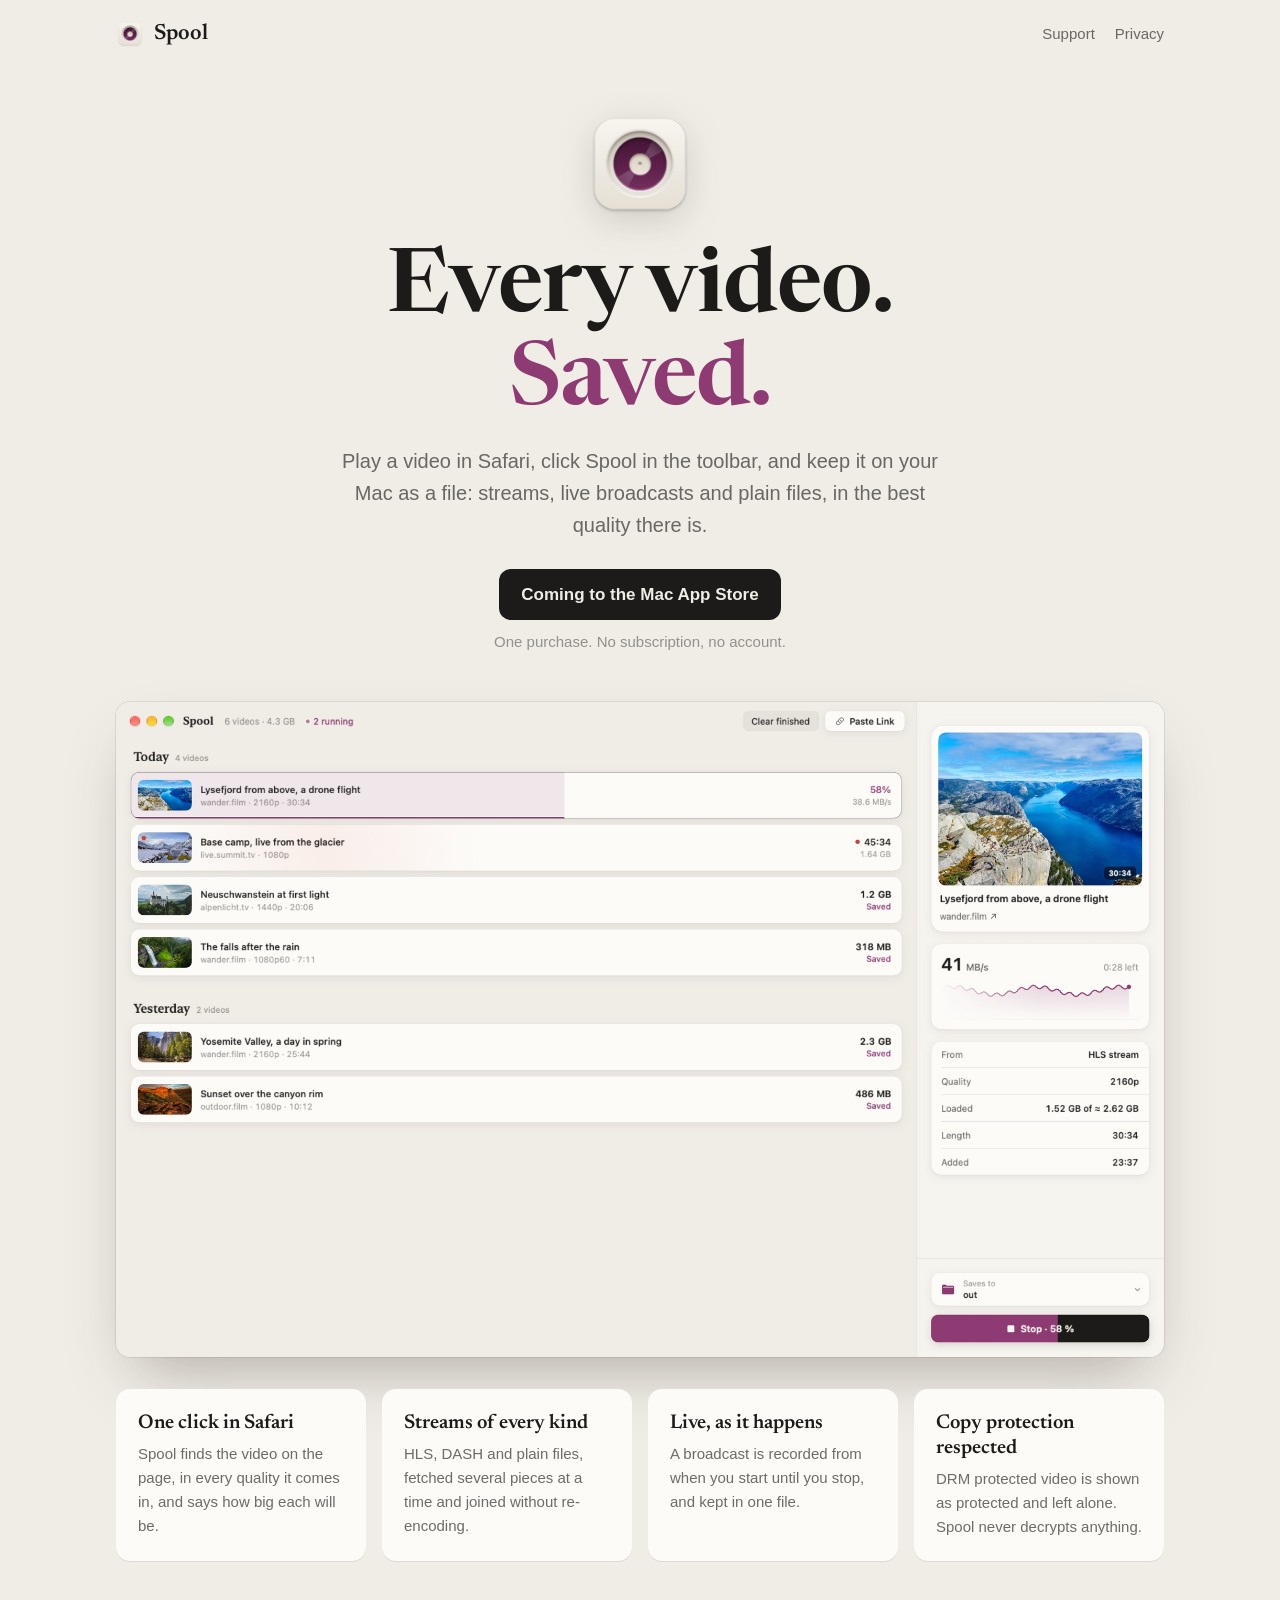
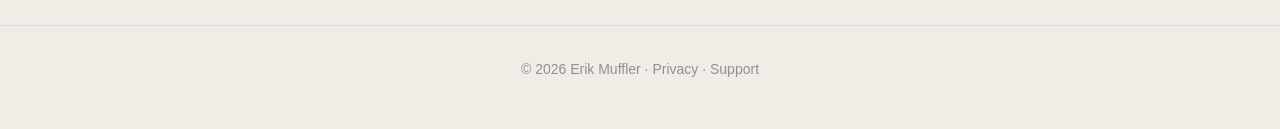
==== index.html @ 82aee447 "Spool's pages: landing, privacy, support Co-Authored-By: Claude Opus 5.5 <noreply@anthropic.com>" ====
<!doctype html>
<html lang="en">
<head>
<meta charset="utf-8">
<meta name="viewport" content="width=device-width, initial-scale=1">
<title>Spool: save the videos you watch</title>
<meta name="description" content="Play a video in Safari, click once, and keep it on your Mac as a file. Streams, live broadcasts and plain files, in the best quality there is.">
<meta property="og:title" content="Spool: every video, saved">
<meta property="og:description" content="Play a video in Safari, click once, and keep it on your Mac as a file. In the best quality there is.">
<meta property="og:image" content="https://mfrports.github.io/spool-web/og.jpg">
<link rel="icon" href="icon.png">
<link rel="stylesheet" href="site.css">
</head>
<body>
<header class="bar"><a class="brand" href="./"><img src="icon.png" alt="" width="28" height="28">Spool</a><nav><a href="support.html">Support</a><a href="privacy.html">Privacy</a></nav></header>
<main>
  <section class="hero">
    <img class="icon" src="icon.png" alt="Spool's icon, a record pressed into paper">
    <h1>Every video.<br><em>Saved.</em></h1>
    <p class="lede">Play a video in Safari, click Spool in the toolbar, and keep it on your Mac as a file: streams, live broadcasts and plain files, in the best quality there is.</p>
    <div class="buy">
      <span class="badge">Coming to the Mac App Store</span>
      <span class="price">One purchase. No subscription, no account.</span>
    </div>
  </section>
  <div class="shot"><img src="shot-hero.jpg" alt="Spool's window: a film coming in, a live broadcast being recorded, and the downloads of the day"></div>
  <section class="rows">
    <div class="row"><h3>One click in Safari</h3><p>Spool finds the video on the page, in every quality it comes in, and says how big each will be.</p></div>
    <div class="row"><h3>Streams of every kind</h3><p>HLS, DASH and plain files, fetched several pieces at a time and joined without re-encoding.</p></div>
    <div class="row"><h3>Live, as it happens</h3><p>A broadcast is recorded from when you start until you stop, and kept in one file.</p></div>
    <div class="row"><h3>Copy protection respected</h3><p>DRM protected video is shown as protected and left alone. Spool never decrypts anything.</p></div>
  </section>
</main>
<footer class="foot">© 2026 Erik Muffler · <a href="privacy.html">Privacy</a> · <a href="support.html">Support</a></footer>
</body>
</html>
---- site.css ----
/* Spool's site: warm paper, near-black ink, and thread (mulberry), as in the app (Views/Theme.swift). */
@import url("https://fonts.googleapis.com/css2?family=Newsreader:opsz,wght@6..72,500;6..72,600&display=swap");

:root {
  --paper: #F0EDE7; --panel: #F6F4EF; --card: #FCFBF8; --ink: #1C1B19;
  --ink2: rgba(28, 27, 25, .64); --ink3: rgba(28, 27, 25, .44); --hair: rgba(28, 27, 25, .09);
  --glow: #8E3B73; --glow-wash: rgba(142, 59, 115, .10);
  color-scheme: light dark;
}
@media (prefers-color-scheme: dark) {
  :root:not([data-theme="light"]) {
    --paper: #1B1A18; --panel: #22211F; --card: #2A2926; --ink: #EDEAE4;
    --ink2: rgba(237, 234, 228, .64); --ink3: rgba(237, 234, 228, .44); --hair: rgba(237, 234, 228, .09);
    --glow: #D78EC0; --glow-wash: rgba(215, 142, 192, .16);
  }
}
:root[data-theme="dark"] {
  --paper: #1B1A18; --panel: #22211F; --card: #2A2926; --ink: #EDEAE4;
  --ink2: rgba(237, 234, 228, .64); --ink3: rgba(237, 234, 228, .44); --hair: rgba(237, 234, 228, .09);
  --glow: #D78EC0; --glow-wash: rgba(215, 142, 192, .16);
}

* { box-sizing: border-box; }
html { -webkit-text-size-adjust: 100%; }
body {
  margin: 0; background: var(--paper); color: var(--ink);
  font: 17px/1.6 -apple-system, BlinkMacSystemFont, "SF Pro Text", "Helvetica Neue", sans-serif;
  -webkit-font-smoothing: antialiased;
}
a { color: var(--glow); text-decoration: none; }
a:hover { text-decoration: underline; text-underline-offset: 3px; }
code { font: 14px ui-monospace, "SF Mono", Menlo, monospace; background: var(--glow-wash); padding: 1px 6px; border-radius: 6px; word-break: break-all; }

.bar { display: flex; align-items: center; justify-content: space-between; max-width: 1080px; margin: 0 auto; padding: 20px 16px; }
.brand { display: flex; align-items: center; gap: 10px; font: 600 22px/1 Newsreader, "New York", Georgia, serif; color: var(--ink); }
.brand:hover { text-decoration: none; }
.bar nav a { color: var(--ink2); margin-left: 20px; font-size: 15px; }

.page { max-width: 680px; margin: 0 auto; padding: 24px 16px 64px; }
h1, h2, .display { font-family: Newsreader, "New York", Georgia, serif; font-weight: 600; letter-spacing: -0.01em; }
h1 { font-size: clamp(40px, 8vw, 56px); line-height: 1.05; margin: 24px 0 16px; }
h2 { font-size: 24px; line-height: 1.25; margin: 40px 0 8px; }
.lede { font-size: 20px; color: var(--ink2); margin: 0 0 8px; }
p, li { color: var(--ink2); }
strong { color: var(--ink); font-weight: 600; }
ul { padding-left: 20px; }
li { margin: 10px 0; }

.foot { text-align: center; color: var(--ink3); font-size: 14px; padding: 32px 16px 48px; border-top: 1px solid var(--hair); }
.foot a { color: var(--ink3); }

/* The landing page */
.hero { text-align: center; padding: 40px 16px 0; }
.hero img.icon { width: 112px; height: 112px; filter: drop-shadow(0 10px 18px rgba(58, 50, 38, .18)); }
.hero h1 { font-size: clamp(44px, 9vw, 88px); margin: 16px auto 16px; max-width: 900px; }
.hero h1 em { font-style: normal; color: var(--glow); }
.hero .lede { max-width: 620px; margin: 0 auto 28px; }
.buy { display: inline-flex; flex-direction: column; align-items: center; gap: 10px; }
.buy .price { color: var(--ink3); font-size: 15px; }
.badge { display: inline-block; background: var(--ink); color: var(--paper); border-radius: 12px; padding: 12px 22px; font-weight: 600; }
.badge:hover { text-decoration: none; opacity: .92; }
.shot { max-width: 1080px; margin: 48px auto 0; padding: 0 16px; }
.shot img { width: 100%; height: auto; border-radius: 14px; box-shadow: 0 30px 60px -20px rgba(58, 50, 38, .35), 0 0 0 1px var(--hair); }
.rows { max-width: 1080px; margin: 0 auto; padding: 24px 16px 64px; display: grid; gap: 16px; grid-template-columns: repeat(auto-fit, minmax(240px, 1fr)); }
.row { background: var(--card); border-radius: 14px; padding: 22px; box-shadow: 0 1px 0 var(--hair); }
.row h3 { font: 600 20px/1.25 Newsreader, "New York", Georgia, serif; margin: 0 0 6px; color: var(--ink); }
.row p { margin: 0; font-size: 15px; }
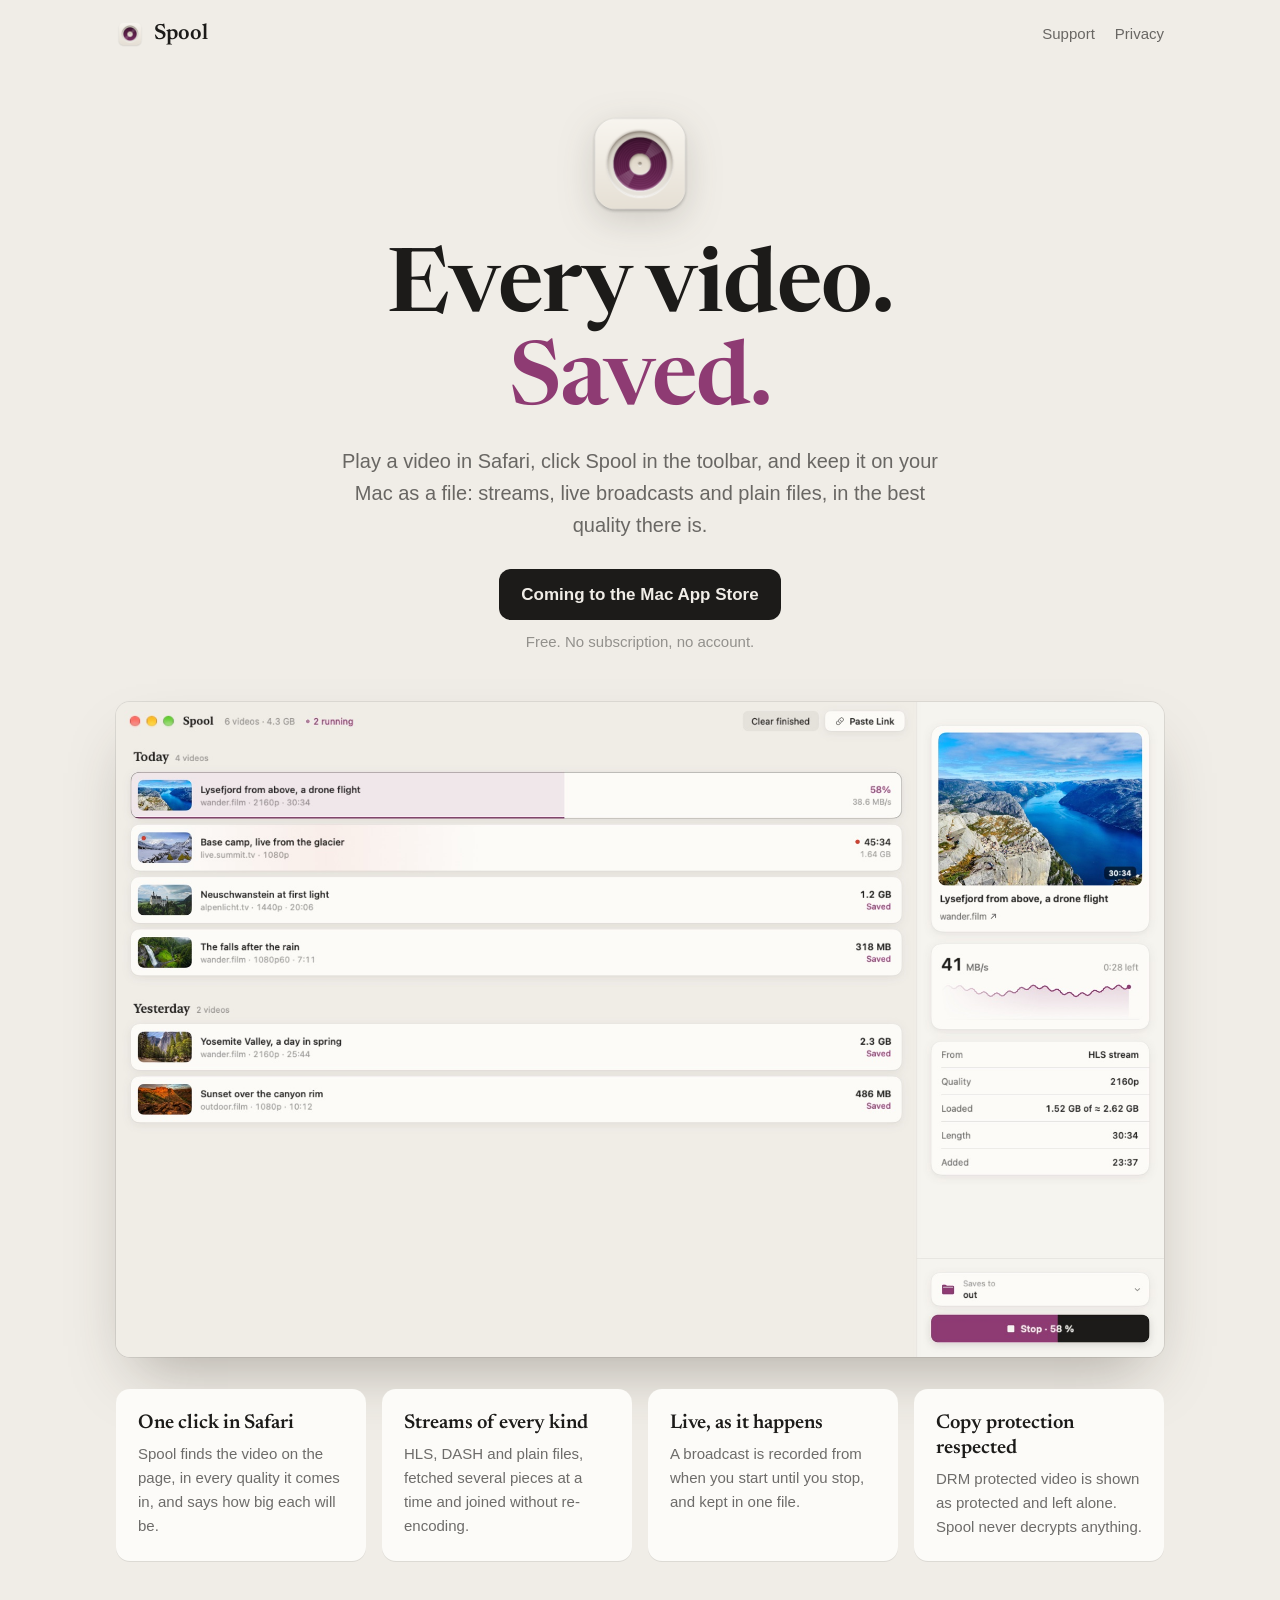
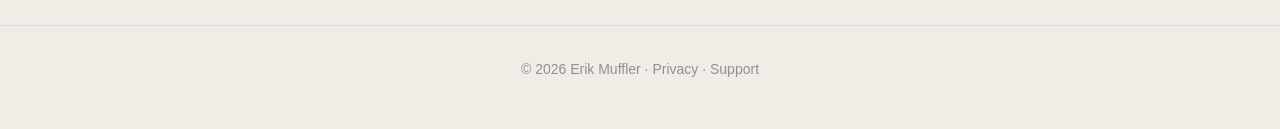
==== commit 343c48d5: "Spool's pages, from the app's AppStore/web" ====
--- a/index.html
+++ b/index.html
@@ -20,7 +20,7 @@
     <p class="lede">Play a video in Safari, click Spool in the toolbar, and keep it on your Mac as a file: streams, live broadcasts and plain files, in the best quality there is.</p>
     <div class="buy">
       <span class="badge">Coming to the Mac App Store</span>
-      <span class="price">One purchase. No subscription, no account.</span>
+      <span class="price">Free. No subscription, no account.</span>
     </div>
   </section>
   <div class="shot"><img src="shot-hero.jpg" alt="Spool's window: a film coming in, a live broadcast being recorded, and the downloads of the day"></div>
--- a/site.css
+++ b/site.css
@@ -65,3 +65,12 @@
 .row { background: var(--card); border-radius: 14px; padding: 22px; box-shadow: 0 1px 0 var(--hair); }
 .row h3 { font: 600 20px/1.25 Newsreader, "New York", Georgia, serif; margin: 0 0 6px; color: var(--ink); }
 .row p { margin: 0; font-size: 15px; }
+
+/* The download page */
+.steps { padding-top: 8px; }
+.steps ol { padding-left: 0; list-style: none; counter-reset: step; }
+.steps ol li { counter-increment: step; position: relative; padding-left: 44px; margin: 16px 0; }
+.steps ol li::before {
+  content: counter(step); position: absolute; left: 0; top: -1px; width: 28px; height: 28px; border-radius: 50%;
+  background: var(--glow-wash); color: var(--glow); font: 600 15px/28px Newsreader, "New York", Georgia, serif; text-align: center;
+}
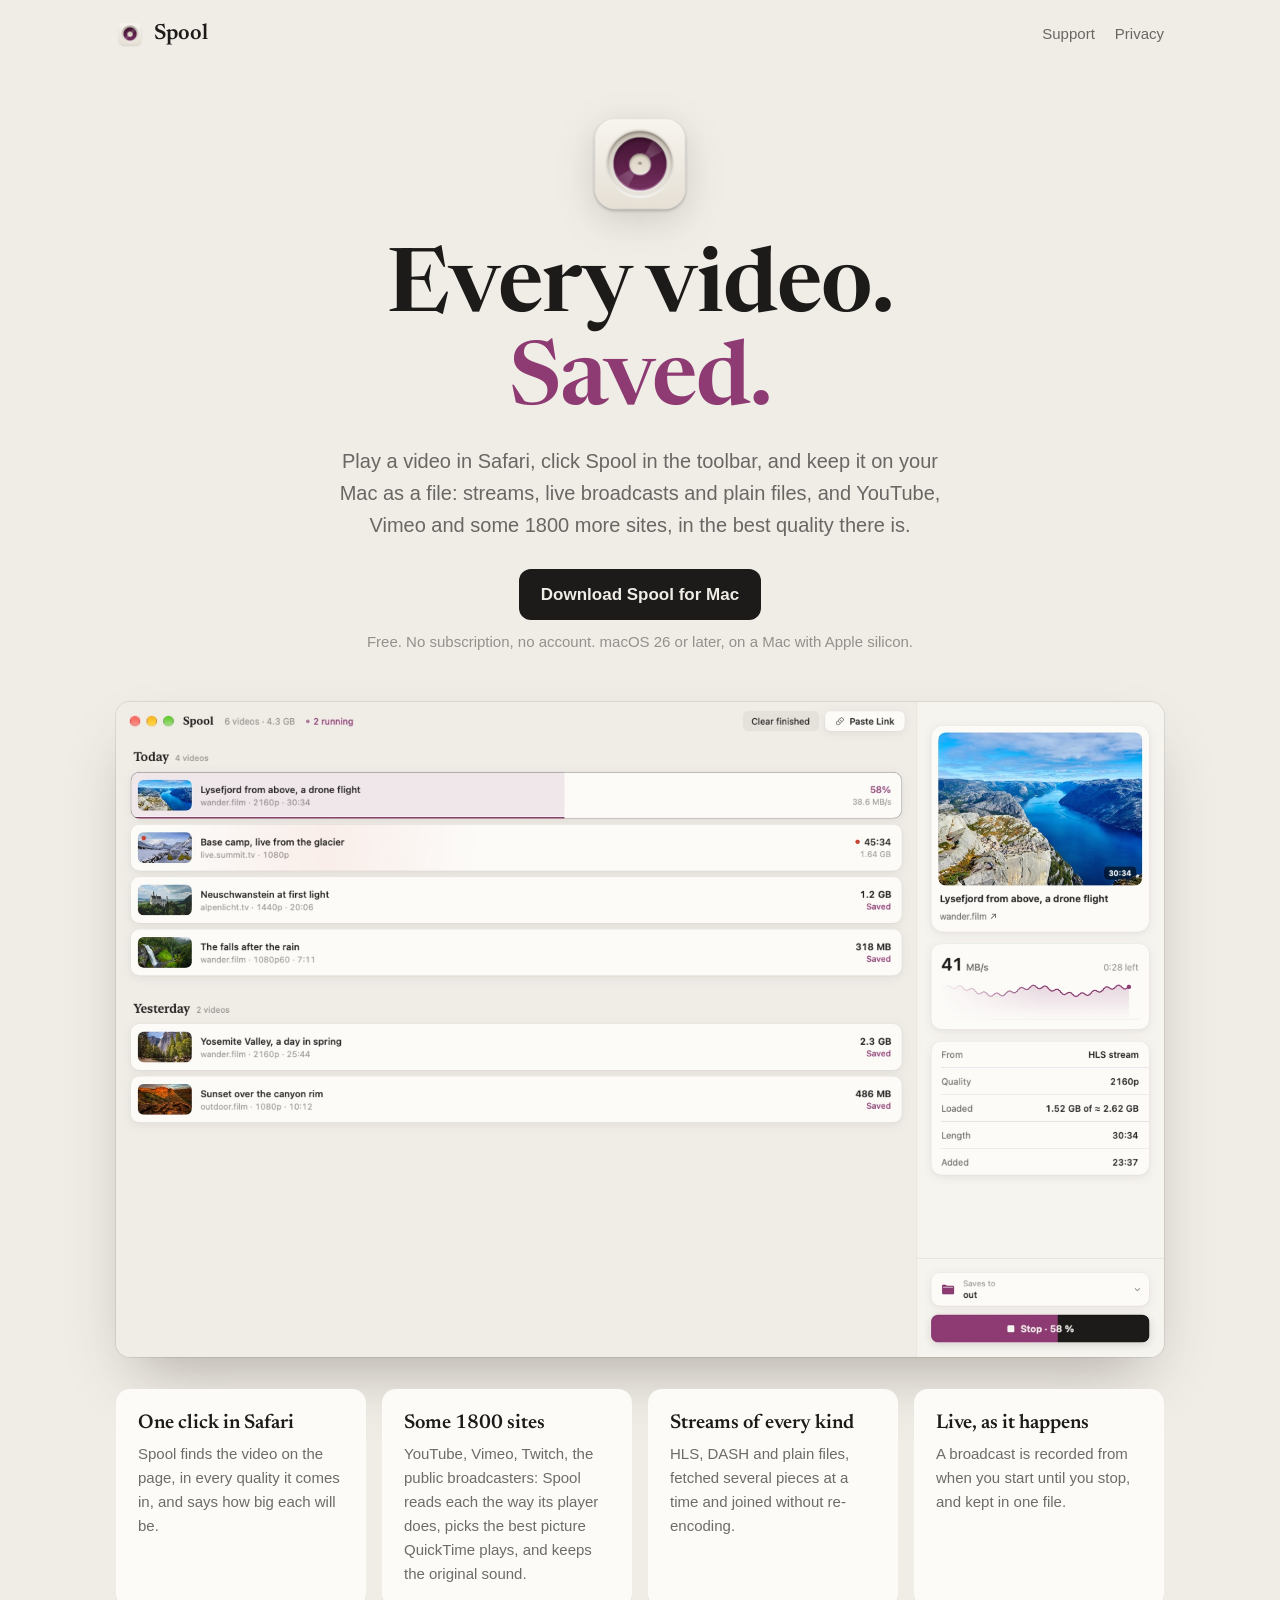
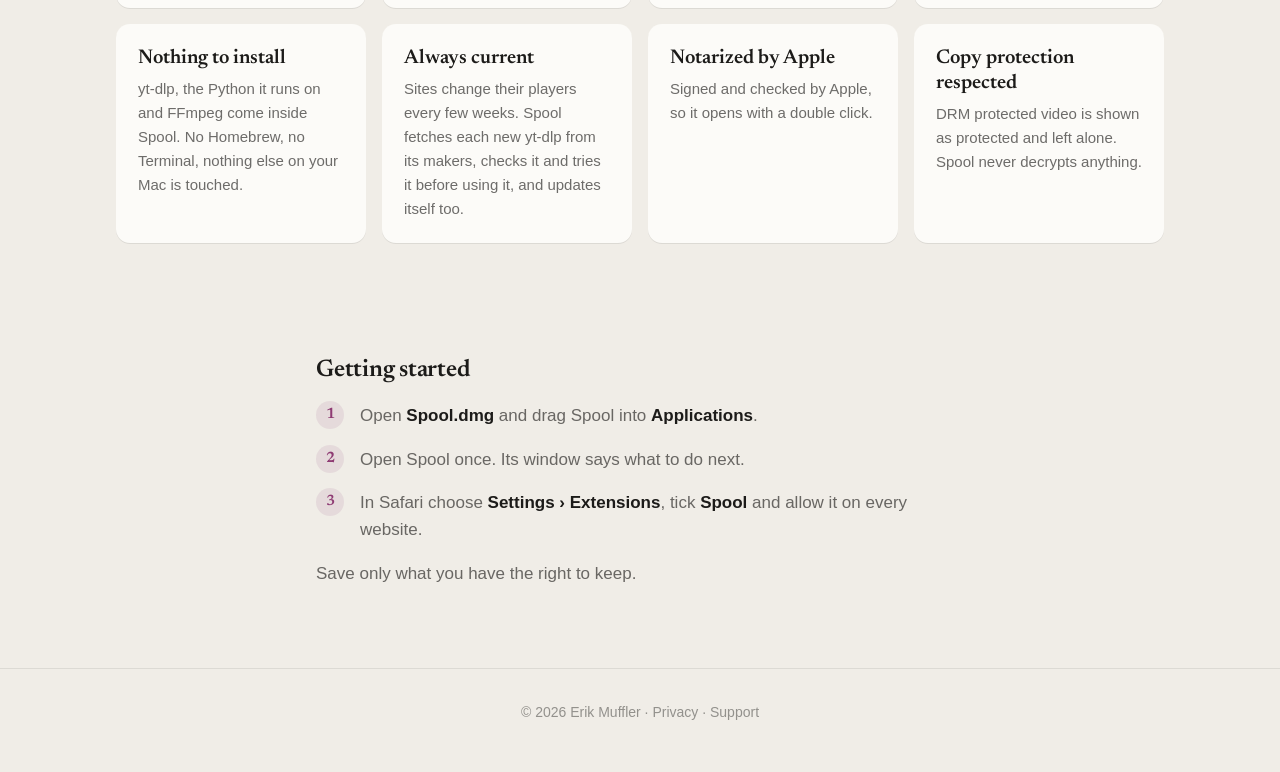
==== commit 96db3cdf: "Spool's pages, from the app's Website/" ====
--- a/index.html
+++ b/index.html
@@ -4,9 +4,9 @@
 <meta charset="utf-8">
 <meta name="viewport" content="width=device-width, initial-scale=1">
 <title>Spool: save the videos you watch</title>
-<meta name="description" content="Play a video in Safari, click once, and keep it on your Mac as a file. Streams, live broadcasts and plain files, in the best quality there is.">
+<meta name="description" content="Play a video in Safari, click once, and keep it on your Mac as a file. Streams, live broadcasts, plain files, and YouTube, Vimeo and some 1800 more sites, in the best quality there is. Free.">
 <meta property="og:title" content="Spool: every video, saved">
-<meta property="og:description" content="Play a video in Safari, click once, and keep it on your Mac as a file. In the best quality there is.">
+<meta property="og:description" content="Play a video in Safari, click once, and keep it on your Mac as a file. In the best quality there is. Free.">
 <meta property="og:image" content="https://mfrports.github.io/spool-web/og.jpg">
 <link rel="icon" href="icon.png">
 <link rel="stylesheet" href="site.css">
@@ -17,18 +17,31 @@
   <section class="hero">
     <img class="icon" src="icon.png" alt="Spool's icon, a record pressed into paper">
     <h1>Every video.<br><em>Saved.</em></h1>
-    <p class="lede">Play a video in Safari, click Spool in the toolbar, and keep it on your Mac as a file: streams, live broadcasts and plain files, in the best quality there is.</p>
+    <p class="lede">Play a video in Safari, click Spool in the toolbar, and keep it on your Mac as a file: streams, live broadcasts and plain files, and YouTube, Vimeo and some 1800 more sites, in the best quality there is.</p>
     <div class="buy">
-      <span class="badge">Coming to the Mac App Store</span>
-      <span class="price">Free. No subscription, no account.</span>
+      <a class="badge" href="https://github.com/mfrports/spool-web/releases/latest/download/Spool.dmg">Download Spool for Mac</a>
+      <span class="price">Free. No subscription, no account. macOS 26 or later, on a Mac with Apple silicon.</span>
     </div>
   </section>
   <div class="shot"><img src="shot-hero.jpg" alt="Spool's window: a film coming in, a live broadcast being recorded, and the downloads of the day"></div>
   <section class="rows">
     <div class="row"><h3>One click in Safari</h3><p>Spool finds the video on the page, in every quality it comes in, and says how big each will be.</p></div>
+    <div class="row"><h3>Some 1800 sites</h3><p>YouTube, Vimeo, Twitch, the public broadcasters: Spool reads each the way its player does, picks the best picture QuickTime plays, and keeps the original sound.</p></div>
     <div class="row"><h3>Streams of every kind</h3><p>HLS, DASH and plain files, fetched several pieces at a time and joined without re-encoding.</p></div>
     <div class="row"><h3>Live, as it happens</h3><p>A broadcast is recorded from when you start until you stop, and kept in one file.</p></div>
+    <div class="row"><h3>Nothing to install</h3><p>yt-dlp, the Python it runs on and FFmpeg come inside Spool. No Homebrew, no Terminal, nothing else on your Mac is touched.</p></div>
+    <div class="row"><h3>Always current</h3><p>Sites change their players every few weeks. Spool fetches each new yt-dlp from its makers, checks it and tries it before using it, and updates itself too.</p></div>
+    <div class="row"><h3>Notarized by Apple</h3><p>Signed and checked by Apple, so it opens with a double click.</p></div>
     <div class="row"><h3>Copy protection respected</h3><p>DRM protected video is shown as protected and left alone. Spool never decrypts anything.</p></div>
+  </section>
+  <section class="page steps">
+    <h2>Getting started</h2>
+    <ol>
+      <li>Open <strong>Spool.dmg</strong> and drag Spool into <strong>Applications</strong>.</li>
+      <li>Open Spool once. Its window says what to do next.</li>
+      <li>In Safari choose <strong>Settings › Extensions</strong>, tick <strong>Spool</strong> and allow it on every website.</li>
+    </ol>
+    <p>Save only what you have the right to keep.</p>
   </section>
 </main>
 <footer class="foot">© 2026 Erik Muffler · <a href="privacy.html">Privacy</a> · <a href="support.html">Support</a></footer>
